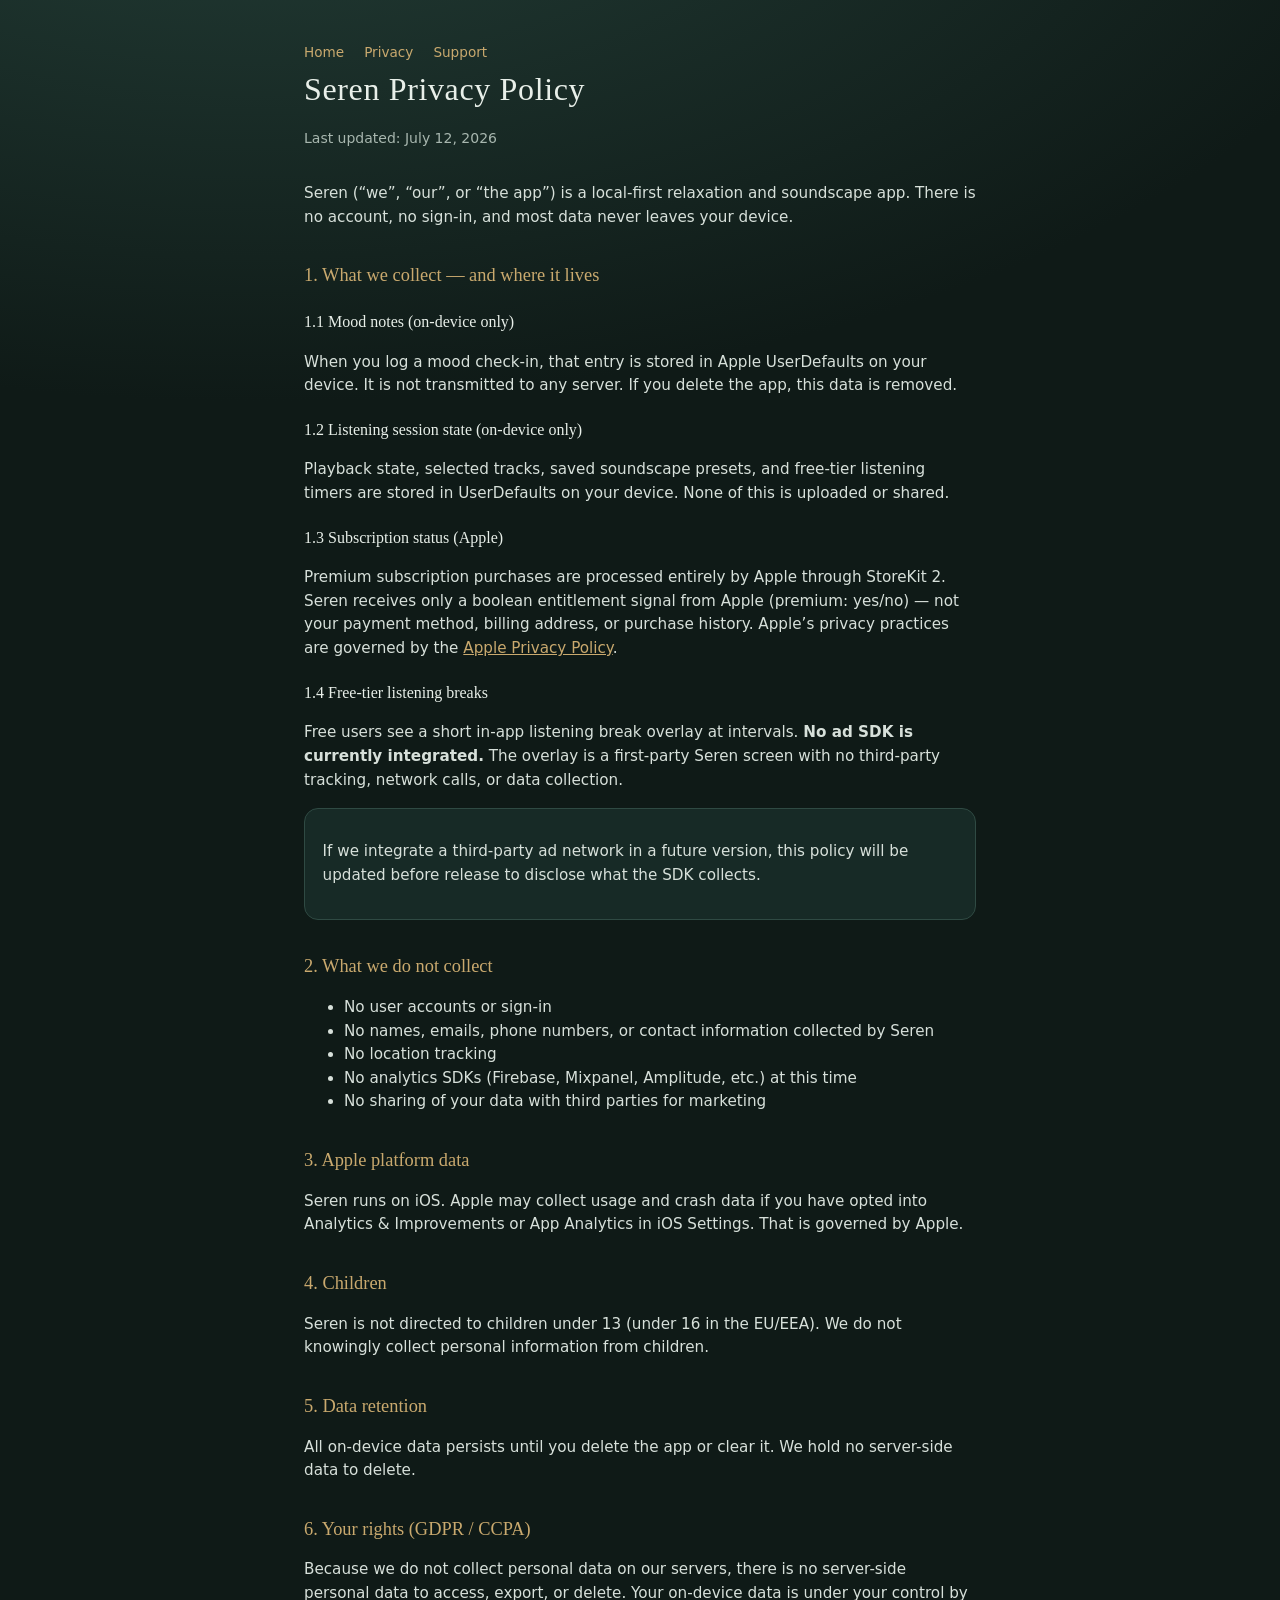
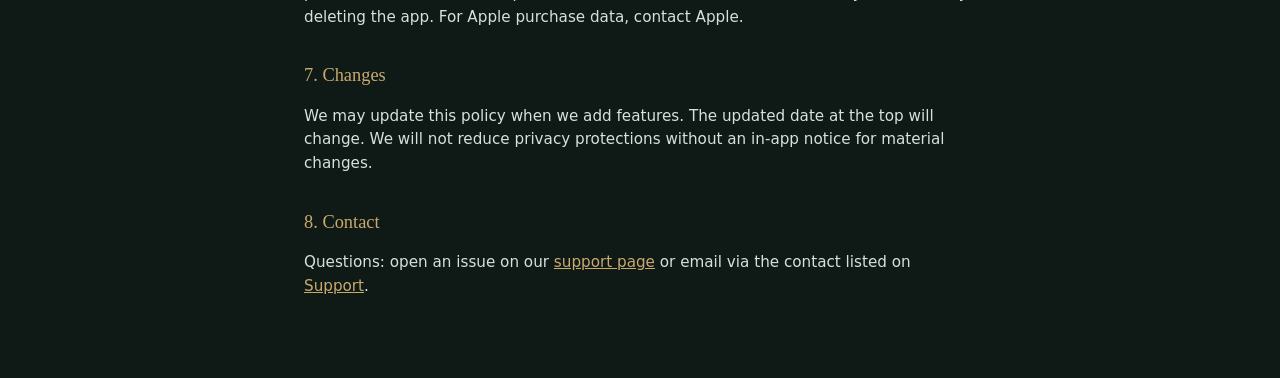
==== index.html @ 771752cb "Publish Seren privacy and support pages for App Store. Co-authored-by: Cursor <cursoragent@cursor.co" ====
<!DOCTYPE html>
<html lang="en">
<head>
  <meta charset="utf-8" />
  <meta name="viewport" content="width=device-width, initial-scale=1" />
  <title>Seren</title>
  <meta http-equiv="refresh" content="0; url=./privacy.html" />
  <style>body{font-family:system-ui;background:#0f1a17;color:#e8efe9;padding:2rem}a{color:#C9A96E}</style>
</head>
<body>
  <p>Seren legal site — <a href="./privacy.html">Privacy Policy</a> · <a href="./support.html">Support</a></p>
</body>
</html>
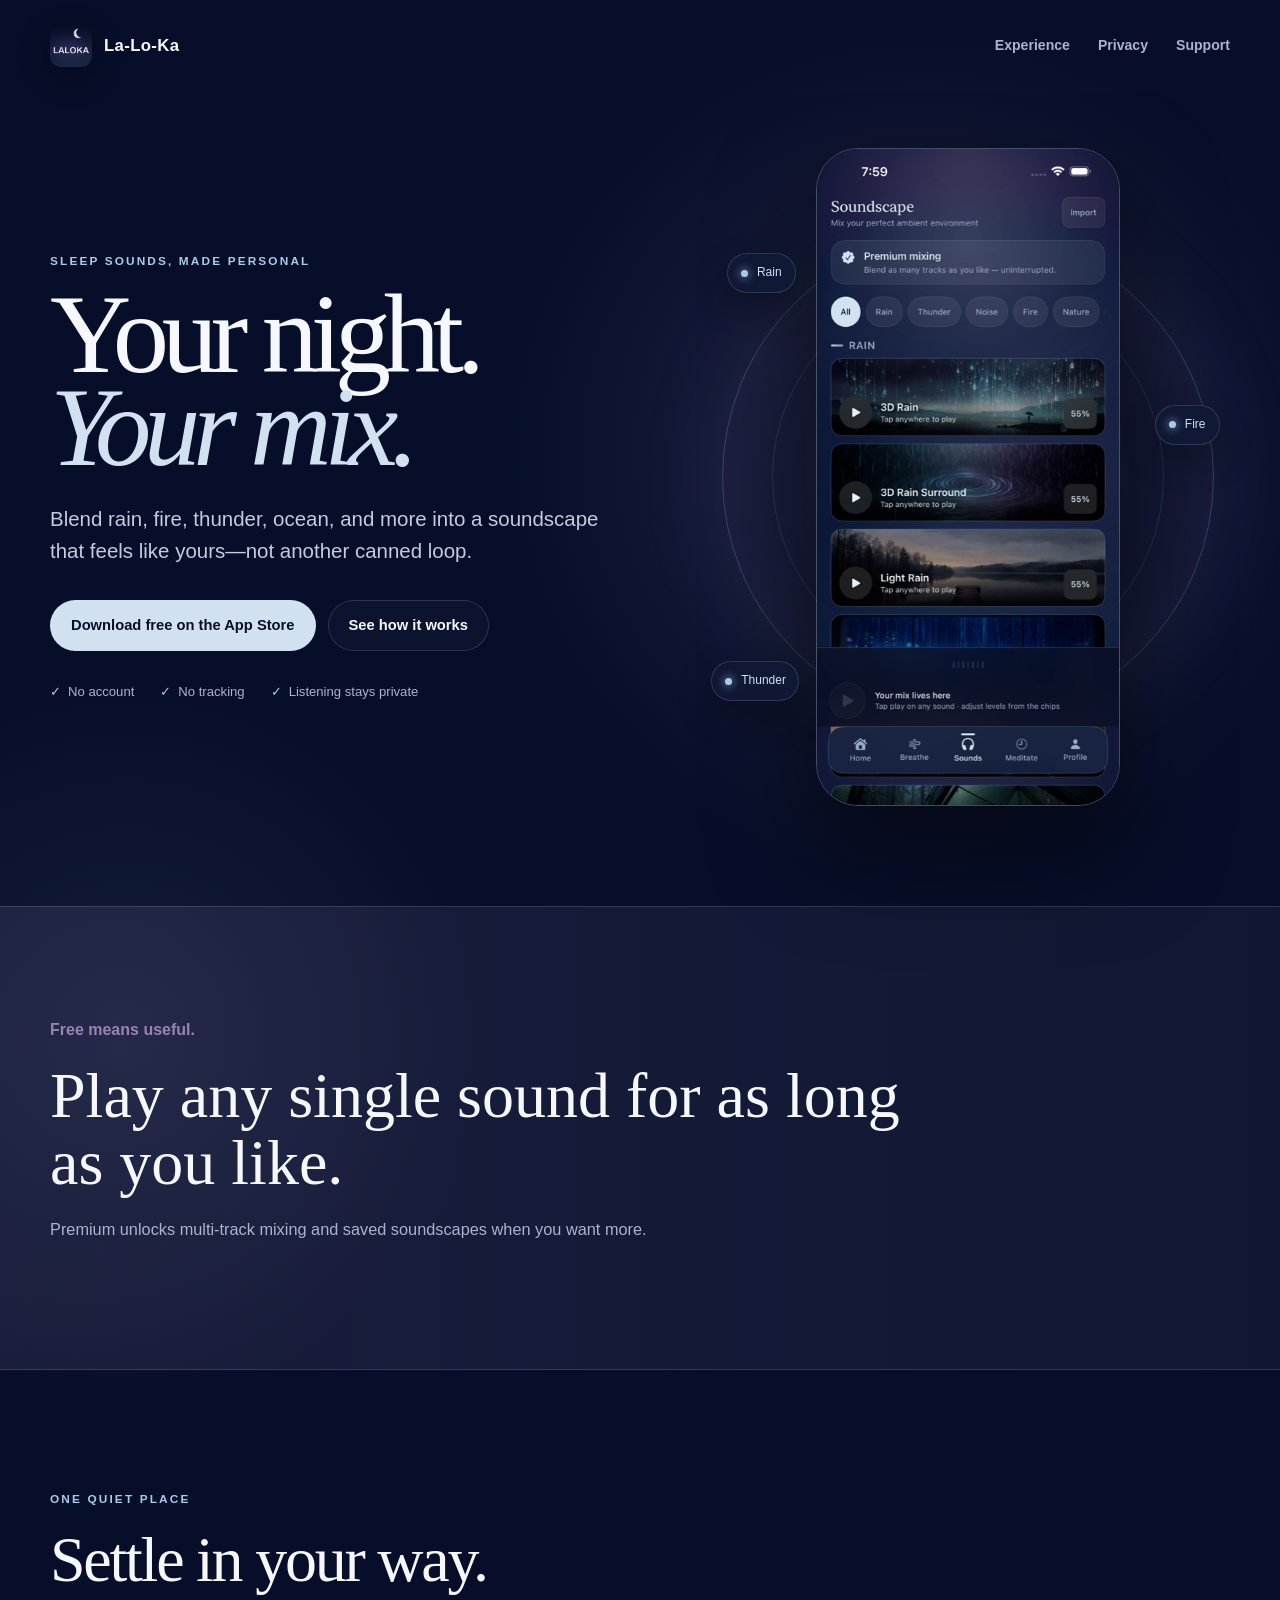
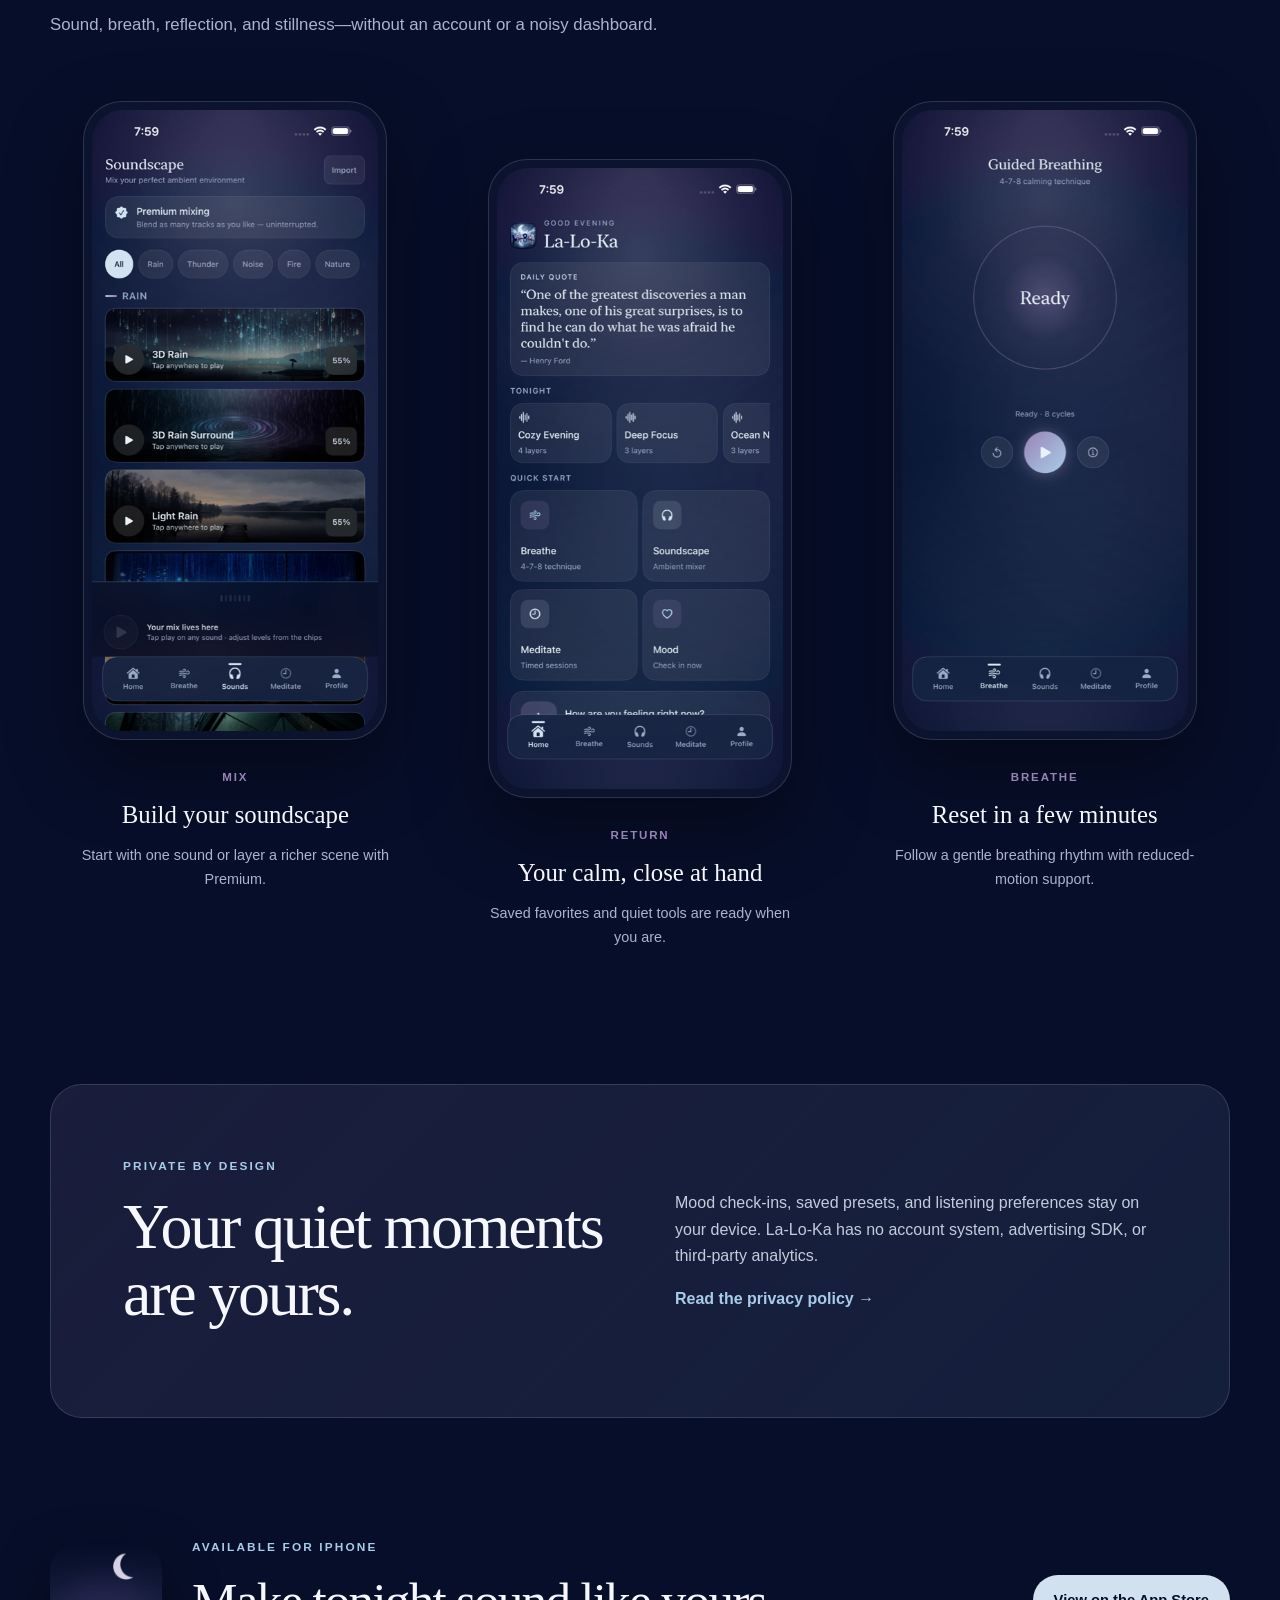
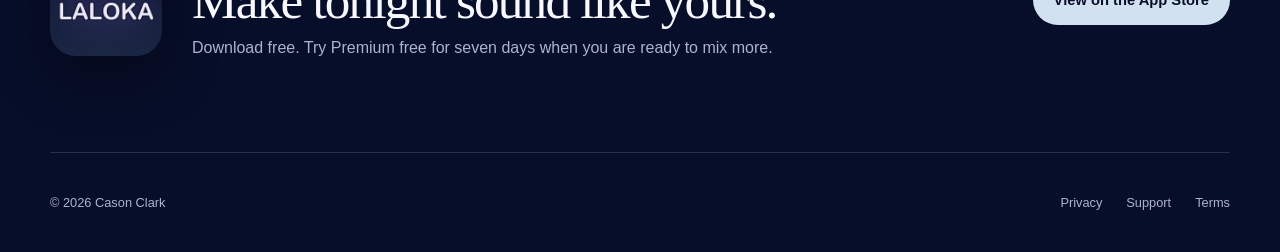
==== commit abb0b9b4: "Build La-Lo-Ka marketing site" ====
--- a/index.html
+++ b/index.html
@@ -1,13 +1,118 @@
-<!DOCTYPE html>
+<!doctype html>
 <html lang="en">
 <head>
-  <meta charset="utf-8" />
-  <meta name="viewport" content="width=device-width, initial-scale=1" />
-  <title>Seren</title>
-  <meta http-equiv="refresh" content="0; url=./privacy.html" />
-  <style>body{font-family:system-ui;background:#0f1a17;color:#e8efe9;padding:2rem}a{color:#C9A96E}</style>
+  <meta charset="utf-8">
+  <meta name="viewport" content="width=device-width, initial-scale=1">
+  <title>La-Lo-Ka — Sleep Sounds Made Personal</title>
+  <meta name="description" content="Build a calming soundscape with rain, fire, thunder, ocean, and more. La-Lo-Ka is private, offline-first, and requires no account.">
+  <meta name="theme-color" content="#070e29">
+  <meta property="og:title" content="La-Lo-Ka — Your night. Your mix.">
+  <meta property="og:description" content="Personal soundscapes for sleep, focus, breathing, and calm.">
+  <meta property="og:type" content="website">
+  <link rel="icon" href="./assets/app-icon.png">
+  <link rel="stylesheet" href="./styles.css">
 </head>
 <body>
-  <p>Seren legal site — <a href="./privacy.html">Privacy Policy</a> · <a href="./support.html">Support</a></p>
+  <header class="site-header">
+    <a class="brand" href="./" aria-label="La-Lo-Ka home">
+      <img src="./assets/app-icon.png" alt="" width="42" height="42">
+      <span>La-Lo-Ka</span>
+    </a>
+    <nav aria-label="Main navigation">
+      <a href="#experience">Experience</a>
+      <a href="./privacy.html">Privacy</a>
+      <a href="./support.html">Support</a>
+    </nav>
+  </header>
+
+  <main>
+    <section class="hero">
+      <div class="hero-copy">
+        <p class="eyebrow">Sleep sounds, made personal</p>
+        <h1>Your night.<br><em>Your mix.</em></h1>
+        <p class="lede">Blend rain, fire, thunder, ocean, and more into a soundscape that feels like yours—not another canned loop.</p>
+        <div class="hero-actions">
+          <a class="button primary" href="https://apps.apple.com/us/app/id6794245637">Download free on the App Store</a>
+          <a class="button secondary" href="#experience">See how it works</a>
+        </div>
+        <ul class="trust-list" aria-label="Privacy highlights">
+          <li>No account</li>
+          <li>No tracking</li>
+          <li>Listening stays private</li>
+        </ul>
+      </div>
+
+      <div class="hero-visual" aria-label="La-Lo-Ka app preview">
+        <div class="moon-orbit" aria-hidden="true"></div>
+        <img class="hero-phone" src="./assets/sounds.png" alt="La-Lo-Ka soundscape mixer showing rain sounds">
+        <div class="mix-note note-rain"><span></span>Rain</div>
+        <div class="mix-note note-fire"><span></span>Fire</div>
+        <div class="mix-note note-thunder"><span></span>Thunder</div>
+      </div>
+    </section>
+
+    <section class="promise" aria-label="Free listening promise">
+      <p>Free means useful.</p>
+      <h2>Play any single sound for as long as you like.</h2>
+      <p>Premium unlocks multi-track mixing and saved soundscapes when you want more.</p>
+    </section>
+
+    <section class="experience" id="experience">
+      <div class="section-heading">
+        <p class="eyebrow">One quiet place</p>
+        <h2>Settle in your way.</h2>
+        <p>Sound, breath, reflection, and stillness—without an account or a noisy dashboard.</p>
+      </div>
+
+      <div class="phone-gallery">
+        <article class="phone-card">
+          <div class="phone-frame"><img src="./assets/sounds.png" alt="Soundscape mixer with rain sounds and simple controls"></div>
+          <p class="card-kicker">Mix</p>
+          <h3>Build your soundscape</h3>
+          <p>Start with one sound or layer a richer scene with Premium.</p>
+        </article>
+        <article class="phone-card featured">
+          <div class="phone-frame"><img src="./assets/home.png" alt="La-Lo-Ka home screen with meditation timer and saved sounds"></div>
+          <p class="card-kicker">Return</p>
+          <h3>Your calm, close at hand</h3>
+          <p>Saved favorites and quiet tools are ready when you are.</p>
+        </article>
+        <article class="phone-card">
+          <div class="phone-frame"><img src="./assets/breathe.png" alt="Guided breathing screen in La-Lo-Ka"></div>
+          <p class="card-kicker">Breathe</p>
+          <h3>Reset in a few minutes</h3>
+          <p>Follow a gentle breathing rhythm with reduced-motion support.</p>
+        </article>
+      </div>
+    </section>
+
+    <section class="privacy-callout">
+      <div>
+        <p class="eyebrow">Private by design</p>
+        <h2>Your quiet moments are yours.</h2>
+      </div>
+      <div class="privacy-copy">
+        <p>Mood check-ins, saved presets, and listening preferences stay on your device. La-Lo-Ka has no account system, advertising SDK, or third-party analytics.</p>
+        <a href="./privacy.html">Read the privacy policy <span aria-hidden="true">→</span></a>
+      </div>
+    </section>
+
+    <section class="final-cta">
+      <img src="./assets/app-icon.png" alt="La-Lo-Ka app icon" width="112" height="112">
+      <div>
+        <p class="eyebrow">Available for iPhone</p>
+        <h2>Make tonight sound like yours.</h2>
+        <p>Download free. Try Premium free for seven days when you are ready to mix more.</p>
+      </div>
+      <a class="button primary" href="https://apps.apple.com/us/app/id6794245637">View on the App Store</a>
+    </section>
+  </main>
+
+  <footer>
+    <span>© 2026 Cason Clark</span>
+    <a href="./privacy.html">Privacy</a>
+    <a href="./support.html">Support</a>
+    <a href="https://www.apple.com/legal/internet-services/itunes/dev/stdeula/">Terms</a>
+  </footer>
 </body>
 </html>
--- a/styles.css
+++ b/styles.css
@@ -0,0 +1,343 @@
+:root {
+  color-scheme: dark;
+  --deep: #070e29;
+  --navy: #101936;
+  --surface: #1a2744;
+  --surface-soft: #202e4d;
+  --lavender: #9783b6;
+  --moonlight: #a7cce9;
+  --silver: #d2e1f0;
+  --white: #f7f8ff;
+  --muted: #a9b5cc;
+  --line: rgba(210, 225, 240, 0.16);
+  --max: 1180px;
+  --display: "Iowan Old Style", "Baskerville", "Times New Roman", serif;
+  --body: -apple-system, BlinkMacSystemFont, "Segoe UI", sans-serif;
+}
+
+* { box-sizing: border-box; }
+
+html { scroll-behavior: smooth; }
+
+body {
+  margin: 0;
+  background:
+    radial-gradient(circle at 72% 13%, rgba(151, 131, 182, 0.18), transparent 27rem),
+    radial-gradient(circle at 10% 30%, rgba(167, 204, 233, 0.08), transparent 23rem),
+    var(--deep);
+  color: var(--white);
+  font-family: var(--body);
+  line-height: 1.65;
+  -webkit-font-smoothing: antialiased;
+}
+
+img { display: block; max-width: 100%; }
+
+a { color: var(--moonlight); }
+
+a:focus-visible,
+button:focus-visible {
+  outline: 3px solid var(--moonlight);
+  outline-offset: 4px;
+  border-radius: 5px;
+}
+
+.site-header,
+footer {
+  width: min(calc(100% - 40px), var(--max));
+  margin: 0 auto;
+  display: flex;
+  align-items: center;
+  justify-content: space-between;
+}
+
+.site-header { min-height: 92px; }
+.site-header.compact { min-height: 82px; }
+
+.brand {
+  display: inline-flex;
+  align-items: center;
+  gap: 12px;
+  color: var(--white);
+  font-size: 1.05rem;
+  font-weight: 700;
+  letter-spacing: 0.02em;
+  text-decoration: none;
+}
+
+.brand img { border-radius: 11px; box-shadow: 0 10px 30px rgba(0,0,0,0.3); }
+
+nav { display: flex; align-items: center; gap: 28px; }
+
+nav a {
+  color: var(--muted);
+  font-size: 0.88rem;
+  font-weight: 600;
+  text-decoration: none;
+}
+
+nav a:hover,
+nav a[aria-current="page"] { color: var(--white); }
+
+main { overflow: hidden; }
+
+.hero {
+  width: min(calc(100% - 40px), var(--max));
+  min-height: 720px;
+  margin: 0 auto;
+  display: grid;
+  grid-template-columns: 1.05fr 0.95fr;
+  align-items: center;
+  gap: 6vw;
+  padding: 56px 0 100px;
+}
+
+.eyebrow {
+  margin: 0 0 16px;
+  color: var(--moonlight);
+  font-size: 0.74rem;
+  font-weight: 800;
+  letter-spacing: 0.18em;
+  text-transform: uppercase;
+}
+
+h1, h2, h3, p { margin-top: 0; }
+
+.hero h1 {
+  margin-bottom: 28px;
+  font-family: var(--display);
+  font-size: clamp(4.25rem, 8.8vw, 7.7rem);
+  font-weight: 400;
+  letter-spacing: -0.065em;
+  line-height: 0.83;
+}
+
+.hero h1 em { color: var(--silver); font-weight: 400; }
+
+.lede {
+  max-width: 36rem;
+  margin-bottom: 32px;
+  color: #c4ccdc;
+  font-size: clamp(1.05rem, 2vw, 1.28rem);
+  line-height: 1.6;
+}
+
+.hero-actions { display: flex; flex-wrap: wrap; gap: 12px; }
+
+.button {
+  display: inline-flex;
+  min-height: 50px;
+  align-items: center;
+  justify-content: center;
+  padding: 12px 20px;
+  border: 1px solid transparent;
+  border-radius: 999px;
+  font-size: 0.92rem;
+  font-weight: 750;
+  text-decoration: none;
+  transition: transform 180ms ease, background 180ms ease;
+}
+
+.button:hover { transform: translateY(-2px); }
+.button.primary { background: var(--silver); color: var(--deep); }
+.button.secondary { border-color: var(--line); background: rgba(255,255,255,0.025); color: var(--white); }
+
+.trust-list {
+  display: flex;
+  flex-wrap: wrap;
+  gap: 12px 26px;
+  margin: 30px 0 0;
+  padding: 0;
+  color: var(--muted);
+  font-size: 0.82rem;
+  list-style: none;
+}
+
+.trust-list li::before { content: "✓"; margin-right: 7px; color: var(--moonlight); }
+
+.hero-visual {
+  position: relative;
+  min-height: 600px;
+  display: grid;
+  place-items: center;
+}
+
+.hero-phone {
+  position: relative;
+  z-index: 2;
+  width: min(58%, 330px);
+  border: 1px solid rgba(210,225,240,0.28);
+  border-radius: 42px;
+  box-shadow: 0 45px 100px rgba(0,0,0,0.55);
+}
+
+.moon-orbit {
+  position: absolute;
+  width: min(94%, 570px);
+  aspect-ratio: 1;
+  border: 1px solid rgba(167,204,233,0.25);
+  border-radius: 50%;
+  box-shadow: inset 0 0 90px rgba(151,131,182,0.12), 0 0 100px rgba(167,204,233,0.08);
+  animation: breathe 7s ease-in-out infinite;
+}
+
+.moon-orbit::before,
+.moon-orbit::after {
+  position: absolute;
+  content: "";
+  border: 1px solid rgba(167,204,233,0.13);
+  border-radius: inherit;
+  inset: 10%;
+}
+
+.moon-orbit::after { inset: 23%; }
+
+.mix-note {
+  position: absolute;
+  z-index: 3;
+  display: flex;
+  align-items: center;
+  gap: 9px;
+  padding: 9px 13px;
+  border: 1px solid var(--line);
+  border-radius: 999px;
+  background: rgba(16,25,54,0.9);
+  box-shadow: 0 15px 35px rgba(0,0,0,0.3);
+  color: var(--silver);
+  font-size: 0.75rem;
+  backdrop-filter: blur(16px);
+}
+
+.mix-note span { width: 7px; height: 7px; border-radius: 50%; background: var(--moonlight); box-shadow: 0 0 10px var(--moonlight); }
+.note-rain { top: 16%; left: 4%; }
+.note-fire { right: 2%; top: 39%; }
+.note-thunder { bottom: 16%; left: 1%; }
+
+@keyframes breathe { 50% { transform: scale(1.035); opacity: 0.76; } }
+
+.promise {
+  padding: 110px max(20px, calc((100vw - var(--max)) / 2));
+  border-block: 1px solid var(--line);
+  background: linear-gradient(90deg, rgba(151,131,182,0.13), rgba(167,204,233,0.05));
+}
+
+.promise > * { max-width: 900px; }
+.promise > p:first-child { margin-bottom: 18px; color: var(--lavender); font-weight: 750; }
+.promise h2 { margin-bottom: 20px; font-family: var(--display); font-size: clamp(2.4rem, 5vw, 4.8rem); font-weight: 400; line-height: 1.05; }
+.promise > p:last-child { color: var(--muted); font-size: 1.02rem; }
+
+.experience { width: min(calc(100% - 40px), var(--max)); margin: 0 auto; padding: 120px 0; }
+.section-heading { max-width: 650px; margin-bottom: 62px; }
+.section-heading h2,
+.privacy-callout h2,
+.final-cta h2,
+.document-heading h1 { margin-bottom: 18px; font-family: var(--display); font-size: clamp(2.6rem, 5vw, 4.8rem); font-weight: 400; line-height: 1.05; letter-spacing: -0.035em; }
+.section-heading > p:last-child,
+.document-heading > p:last-child { color: var(--muted); font-size: 1.05rem; }
+
+.phone-gallery { display: grid; grid-template-columns: repeat(3, 1fr); gap: 34px; align-items: start; }
+.phone-card { text-align: center; }
+.phone-card.featured { padding-top: 58px; }
+.phone-frame { width: min(82%, 310px); margin: 0 auto 28px; padding: 8px; border: 1px solid var(--line); border-radius: 39px; background: rgba(255,255,255,0.025); box-shadow: 0 30px 75px rgba(0,0,0,0.38); }
+.phone-frame img { border-radius: 31px; }
+.card-kicker { margin-bottom: 8px; color: var(--lavender); font-size: 0.72rem; font-weight: 800; letter-spacing: 0.16em; text-transform: uppercase; }
+.phone-card h3 { margin-bottom: 8px; font-family: var(--display); font-size: 1.55rem; font-weight: 400; }
+.phone-card > p:last-child { max-width: 20rem; margin-inline: auto; color: var(--muted); font-size: 0.9rem; }
+
+.privacy-callout {
+  width: min(calc(100% - 40px), var(--max));
+  margin: 0 auto 120px;
+  padding: 72px;
+  display: grid;
+  grid-template-columns: 1fr 1fr;
+  gap: 70px;
+  align-items: center;
+  border: 1px solid var(--line);
+  border-radius: 32px;
+  background: linear-gradient(135deg, rgba(151,131,182,0.13), rgba(26,39,68,0.7));
+}
+
+.privacy-copy p { color: #c4ccdc; }
+.privacy-copy a,
+.text-link { font-weight: 750; text-decoration: none; }
+
+.final-cta {
+  width: min(calc(100% - 40px), var(--max));
+  margin: 0 auto 90px;
+  display: grid;
+  grid-template-columns: auto 1fr auto;
+  gap: 30px;
+  align-items: center;
+}
+.final-cta img { border-radius: 26px; box-shadow: 0 20px 55px rgba(0,0,0,0.4); }
+.final-cta h2 { margin-bottom: 8px; font-size: clamp(2rem, 4vw, 3.5rem); }
+.final-cta p:not(.eyebrow) { margin-bottom: 0; color: var(--muted); }
+
+footer { min-height: 100px; justify-content: flex-start; gap: 24px; border-top: 1px solid var(--line); color: var(--muted); font-size: 0.8rem; }
+footer span { margin-right: auto; }
+footer a { color: var(--muted); text-decoration: none; }
+footer a:hover { color: var(--white); }
+
+.document-page { width: min(calc(100% - 40px), 900px); margin: 0 auto; padding: 74px 0 110px; overflow: visible; }
+.document-heading { max-width: 760px; margin-bottom: 54px; }
+.document-heading h1 { font-size: clamp(3.2rem, 7vw, 6rem); }
+.meta { color: var(--lavender) !important; font-size: 0.86rem !important; }
+.support-grid { display: grid; grid-template-columns: 1fr 1fr; gap: 18px; }
+.support-card { min-height: 210px; padding: 28px; border: 1px solid var(--line); border-radius: 20px; background: rgba(26,39,68,0.58); }
+.support-card h2 { margin-bottom: 10px; font-family: var(--display); font-size: 1.55rem; font-weight: 400; }
+.support-card p { color: #c4ccdc; font-size: 0.92rem; }
+.legal-links { display: flex; flex-wrap: wrap; gap: 14px 28px; margin-top: 42px; padding-top: 28px; border-top: 1px solid var(--line); }
+.legal-links a { font-size: 0.86rem; }
+
+.legal-document section { padding: 28px 0; border-top: 1px solid var(--line); }
+.legal-document h2 { margin-bottom: 14px; font-family: var(--display); font-size: 1.9rem; font-weight: 400; }
+.legal-document h3 { margin: 24px 0 8px; font-size: 1rem; }
+.legal-document p,
+.legal-document li { color: #c4ccdc; }
+.privacy-summary { display: grid; grid-template-columns: repeat(3, 1fr); gap: 12px; margin-bottom: 48px; }
+.privacy-summary div { padding: 20px; border: 1px solid var(--line); border-radius: 16px; background: rgba(26,39,68,0.58); }
+.privacy-summary strong,
+.privacy-summary span { display: block; }
+.privacy-summary strong { margin-bottom: 5px; color: var(--silver); }
+.privacy-summary span { color: var(--muted); font-size: 0.78rem; }
+
+@media (max-width: 820px) {
+  .hero { grid-template-columns: 1fr; padding-top: 76px; }
+  .hero-copy { max-width: 630px; }
+  .hero-visual { min-height: 590px; }
+  .privacy-callout { grid-template-columns: 1fr; gap: 22px; padding: 44px; }
+  .final-cta { grid-template-columns: auto 1fr; }
+  .final-cta .button { grid-column: 1 / -1; justify-self: start; }
+}
+
+@media (max-width: 660px) {
+  .site-header { min-height: 76px; }
+  .brand span { display: none; }
+  nav { gap: 18px; }
+  nav a { font-size: 0.8rem; }
+  .hero { min-height: auto; padding: 58px 0 70px; }
+  .hero h1 { font-size: clamp(3.9rem, 20vw, 5.5rem); }
+  .hero-visual { min-height: 510px; }
+  .hero-phone { width: min(61%, 290px); border-radius: 34px; }
+  .note-rain { left: -2%; }
+  .note-fire { right: -2%; }
+  .promise { padding-block: 78px; }
+  .experience { padding-block: 85px; }
+  .phone-gallery { grid-template-columns: 1fr; gap: 70px; }
+  .phone-card.featured { padding-top: 0; }
+  .phone-frame { width: min(72%, 310px); }
+  .privacy-callout { margin-bottom: 90px; padding: 34px 26px; border-radius: 24px; }
+  .final-cta { grid-template-columns: 1fr; text-align: left; }
+  .final-cta img { width: 82px; }
+  footer { flex-wrap: wrap; padding-block: 26px; gap: 12px 20px; }
+  footer span { flex-basis: 100%; }
+  .document-page { padding-top: 56px; }
+  .support-grid,
+  .privacy-summary { grid-template-columns: 1fr; }
+  .support-card { min-height: auto; }
+}
+
+@media (prefers-reduced-motion: reduce) {
+  html { scroll-behavior: auto; }
+  *, *::before, *::after { animation-duration: 0.01ms !important; animation-iteration-count: 1 !important; transition-duration: 0.01ms !important; }
+}
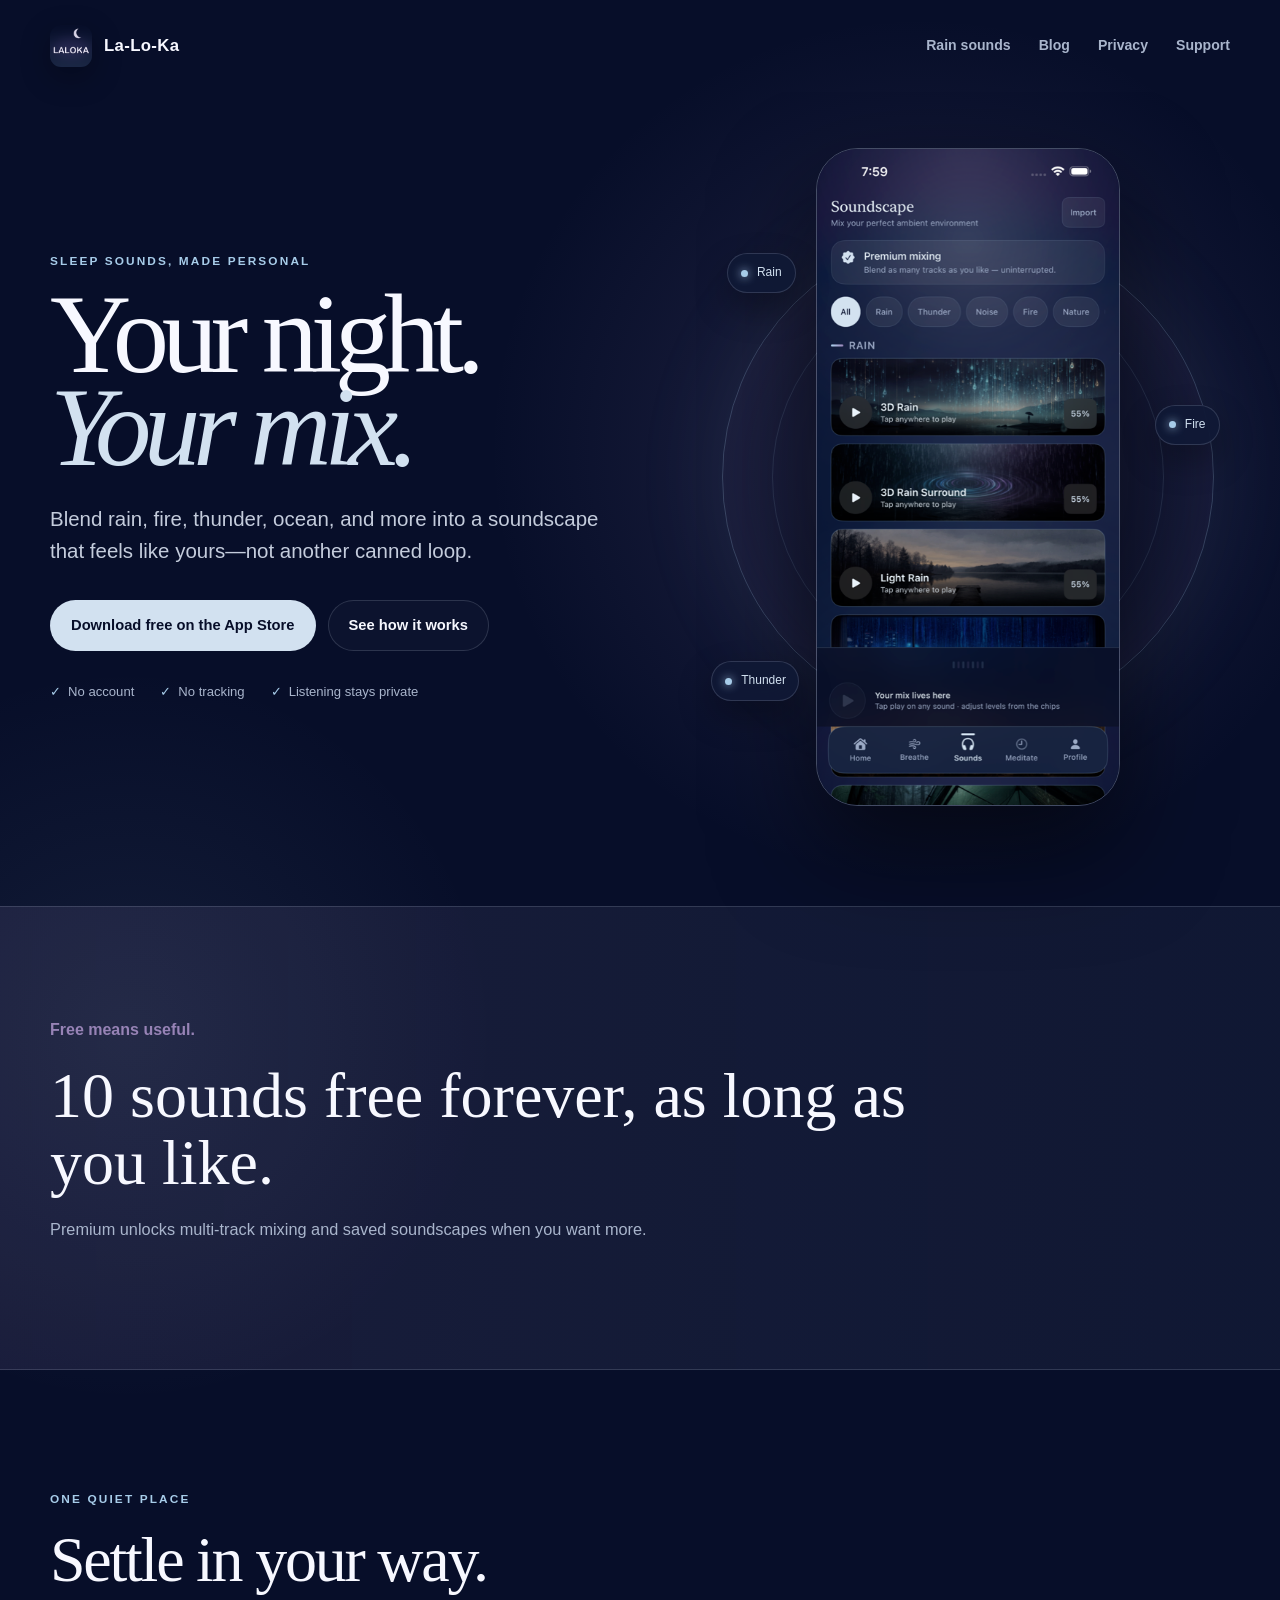
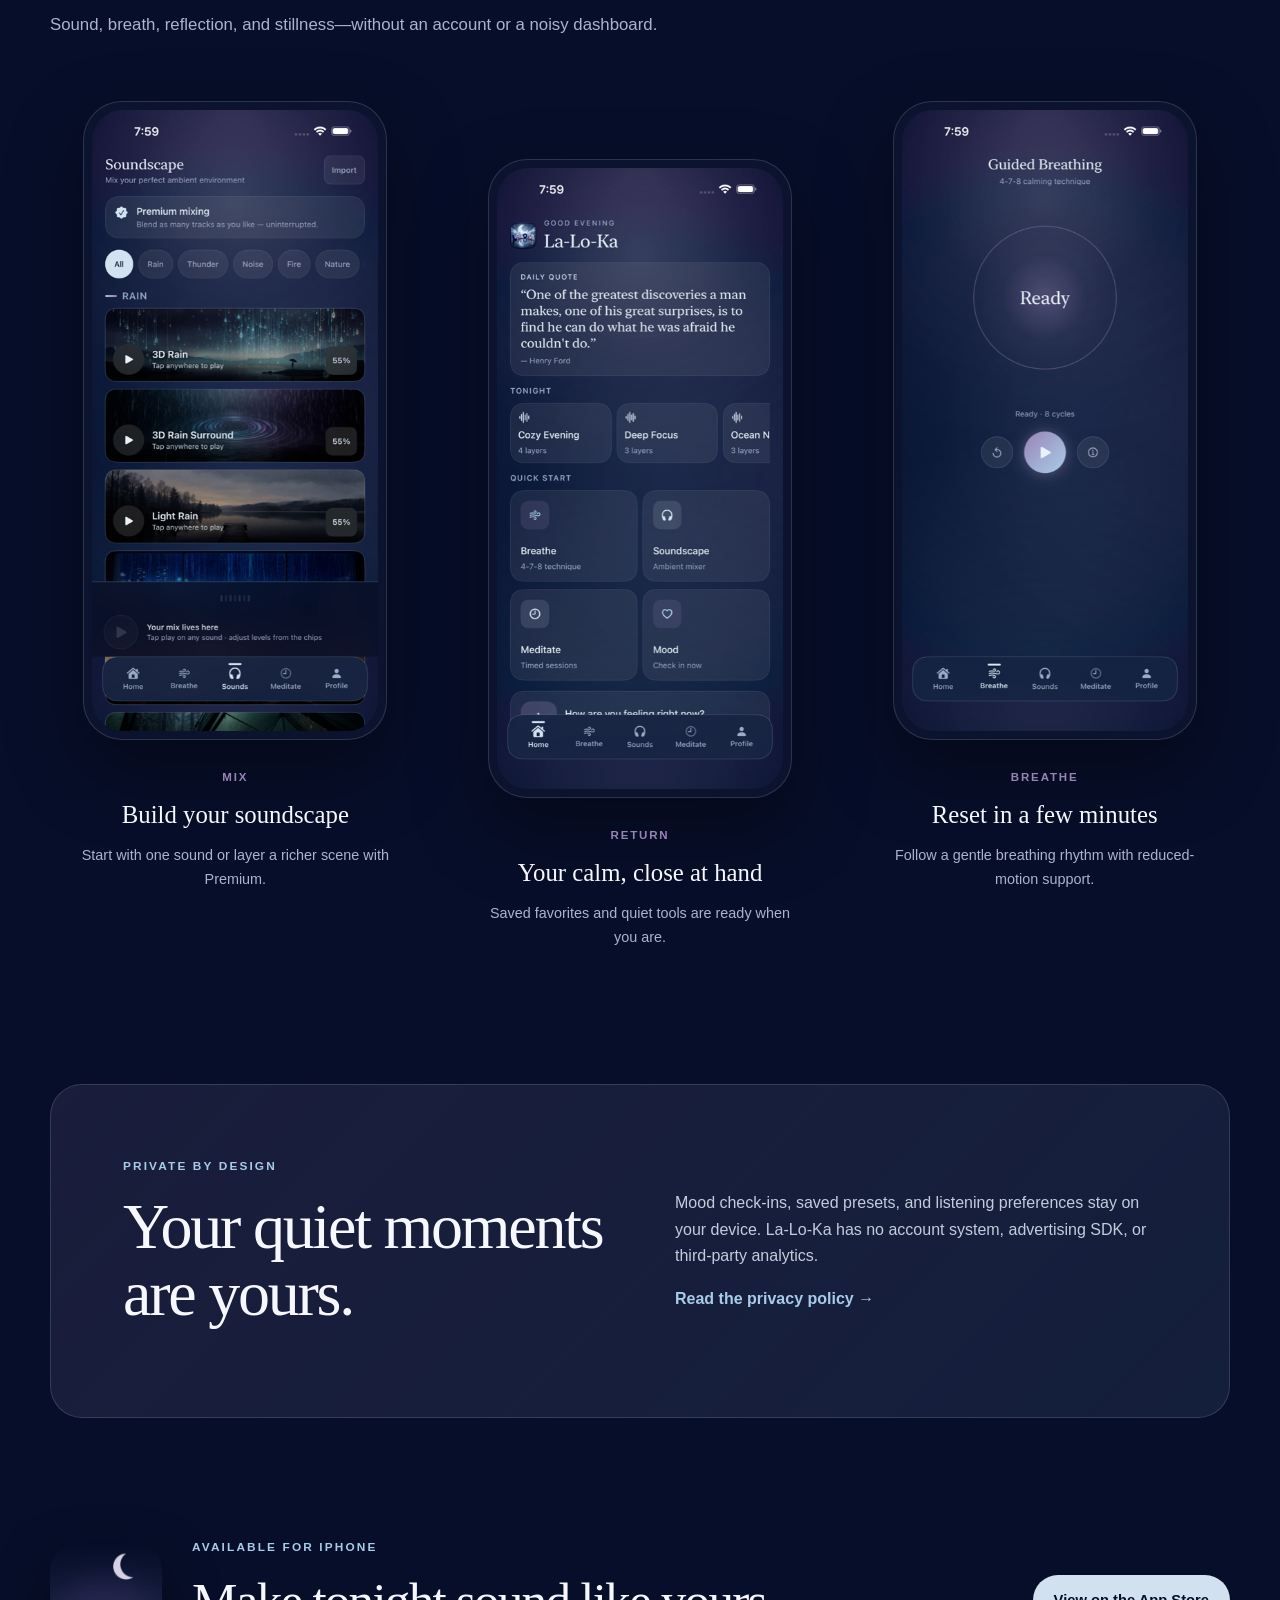
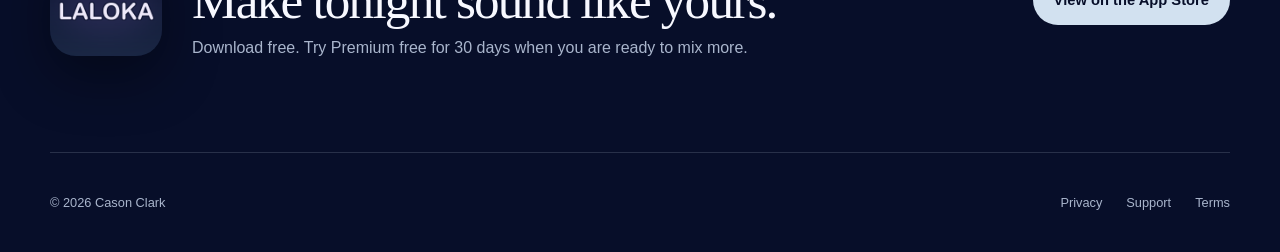
==== commit 432864a5: "Site refresh: fix trial/free-tier copy, add rain-sounds landing, blog, mix fallback, sitemap - Home:" ====
--- a/index.html
+++ b/index.html
@@ -6,6 +6,8 @@
   <title>La-Lo-Ka — Sleep Sounds Made Personal</title>
   <meta name="description" content="Build a calming soundscape with rain, fire, thunder, ocean, and more. La-Lo-Ka is private, offline-first, and requires no account.">
   <meta name="theme-color" content="#070e29">
+  <meta name="apple-itunes-app" content="app-id=6794245637">
+  <link rel="canonical" href="https://ai-ev1lc0rp.github.io/seren-legal/">
   <meta property="og:title" content="La-Lo-Ka — Your night. Your mix.">
   <meta property="og:description" content="Personal soundscapes for sleep, focus, breathing, and calm.">
   <meta property="og:type" content="website">
@@ -19,7 +21,8 @@
       <span>La-Lo-Ka</span>
     </a>
     <nav aria-label="Main navigation">
-      <a href="#experience">Experience</a>
+      <a href="./rain-sounds/">Rain sounds</a>
+      <a href="./blog/">Blog</a>
       <a href="./privacy.html">Privacy</a>
       <a href="./support.html">Support</a>
     </nav>
@@ -32,7 +35,7 @@
         <h1>Your night.<br><em>Your mix.</em></h1>
         <p class="lede">Blend rain, fire, thunder, ocean, and more into a soundscape that feels like yours—not another canned loop.</p>
         <div class="hero-actions">
-          <a class="button primary" href="https://apps.apple.com/us/app/id6794245637">Download free on the App Store</a>
+          <a class="button primary" href="https://apps.apple.com/app/apple-store/id6794245637?pt=129209463&amp;ct=web-home&amp;mt=8">Download free on the App Store</a>
           <a class="button secondary" href="#experience">See how it works</a>
         </div>
         <ul class="trust-list" aria-label="Privacy highlights">
@@ -53,7 +56,7 @@
 
     <section class="promise" aria-label="Free listening promise">
       <p>Free means useful.</p>
-      <h2>Play any single sound for as long as you like.</h2>
+      <h2>10 sounds free forever, as long as you like.</h2>
       <p>Premium unlocks multi-track mixing and saved soundscapes when you want more.</p>
     </section>
 
@@ -102,9 +105,9 @@
       <div>
         <p class="eyebrow">Available for iPhone</p>
         <h2>Make tonight sound like yours.</h2>
-        <p>Download free. Try Premium free for seven days when you are ready to mix more.</p>
+        <p>Download free. Try Premium free for 30 days when you are ready to mix more.</p>
       </div>
-      <a class="button primary" href="https://apps.apple.com/us/app/id6794245637">View on the App Store</a>
+      <a class="button primary" href="https://apps.apple.com/app/apple-store/id6794245637?pt=129209463&amp;ct=web-home&amp;mt=8">View on the App Store</a>
     </section>
   </main>
 
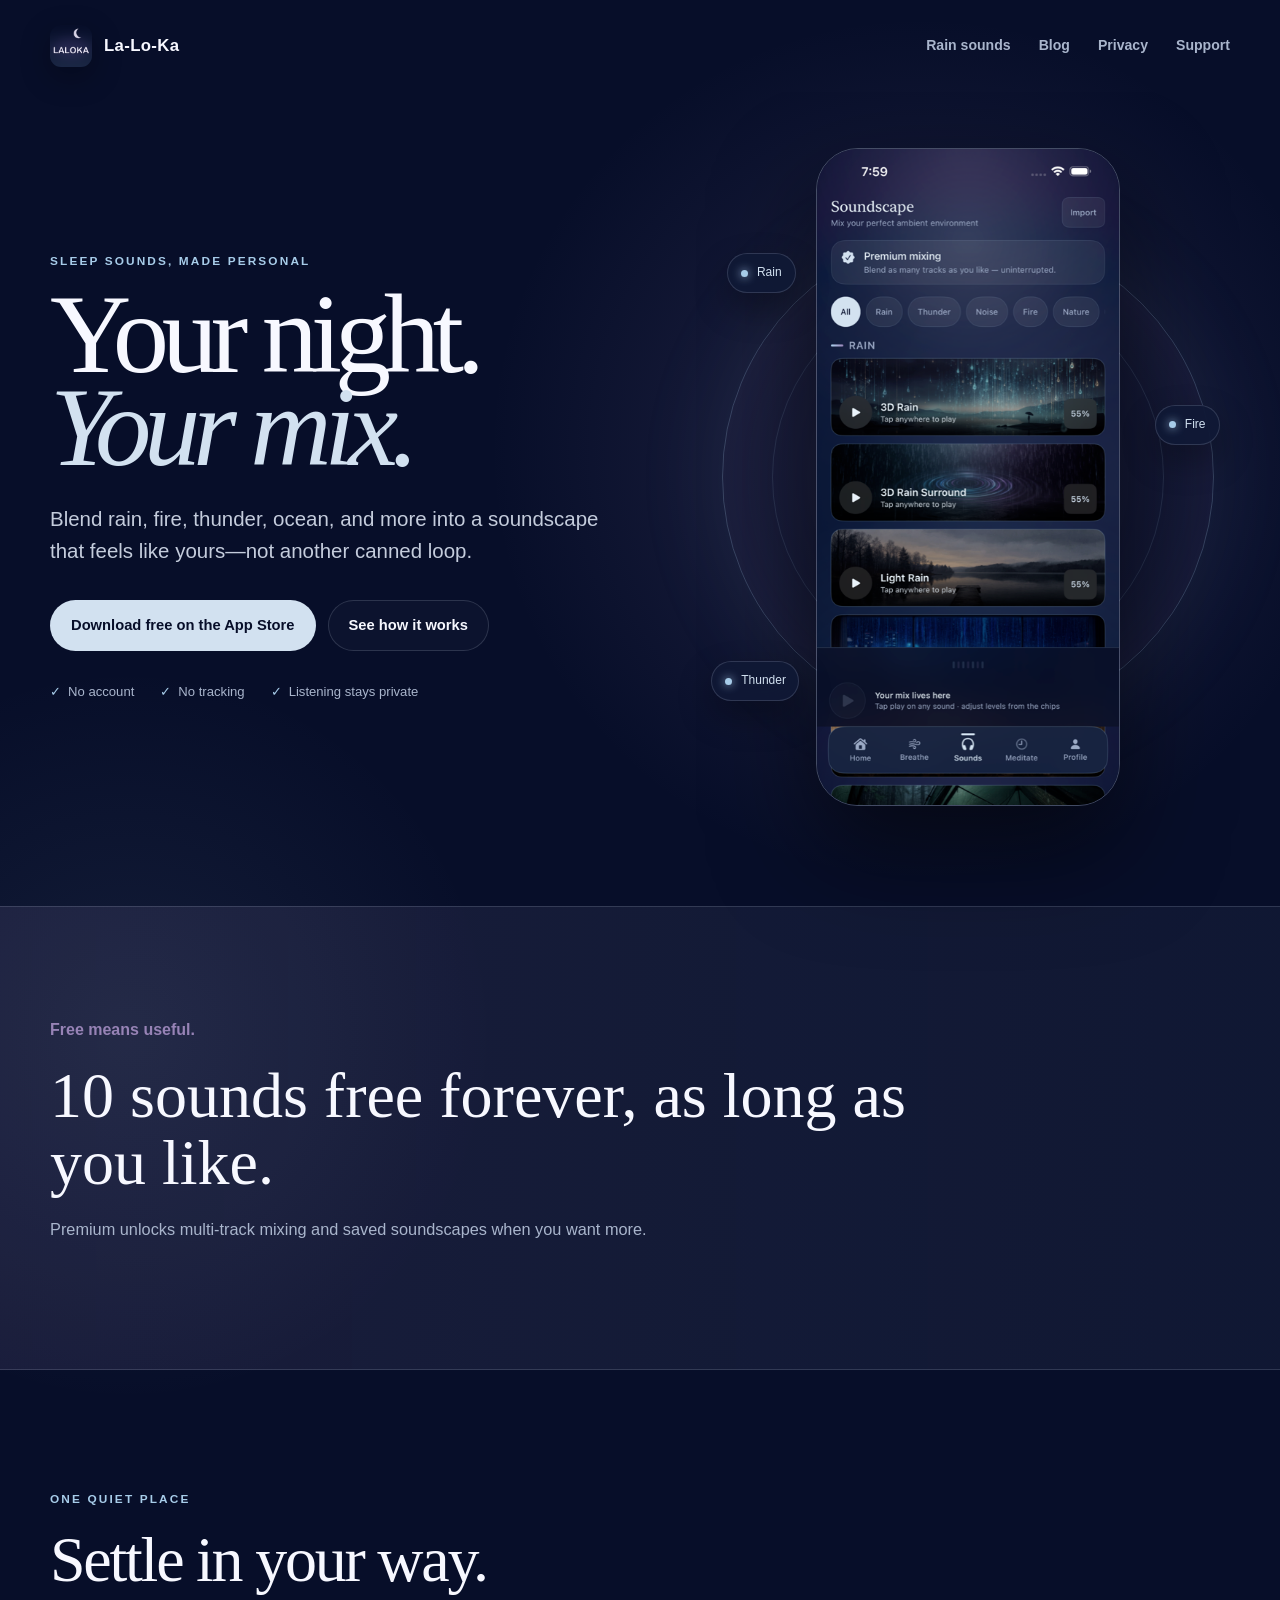
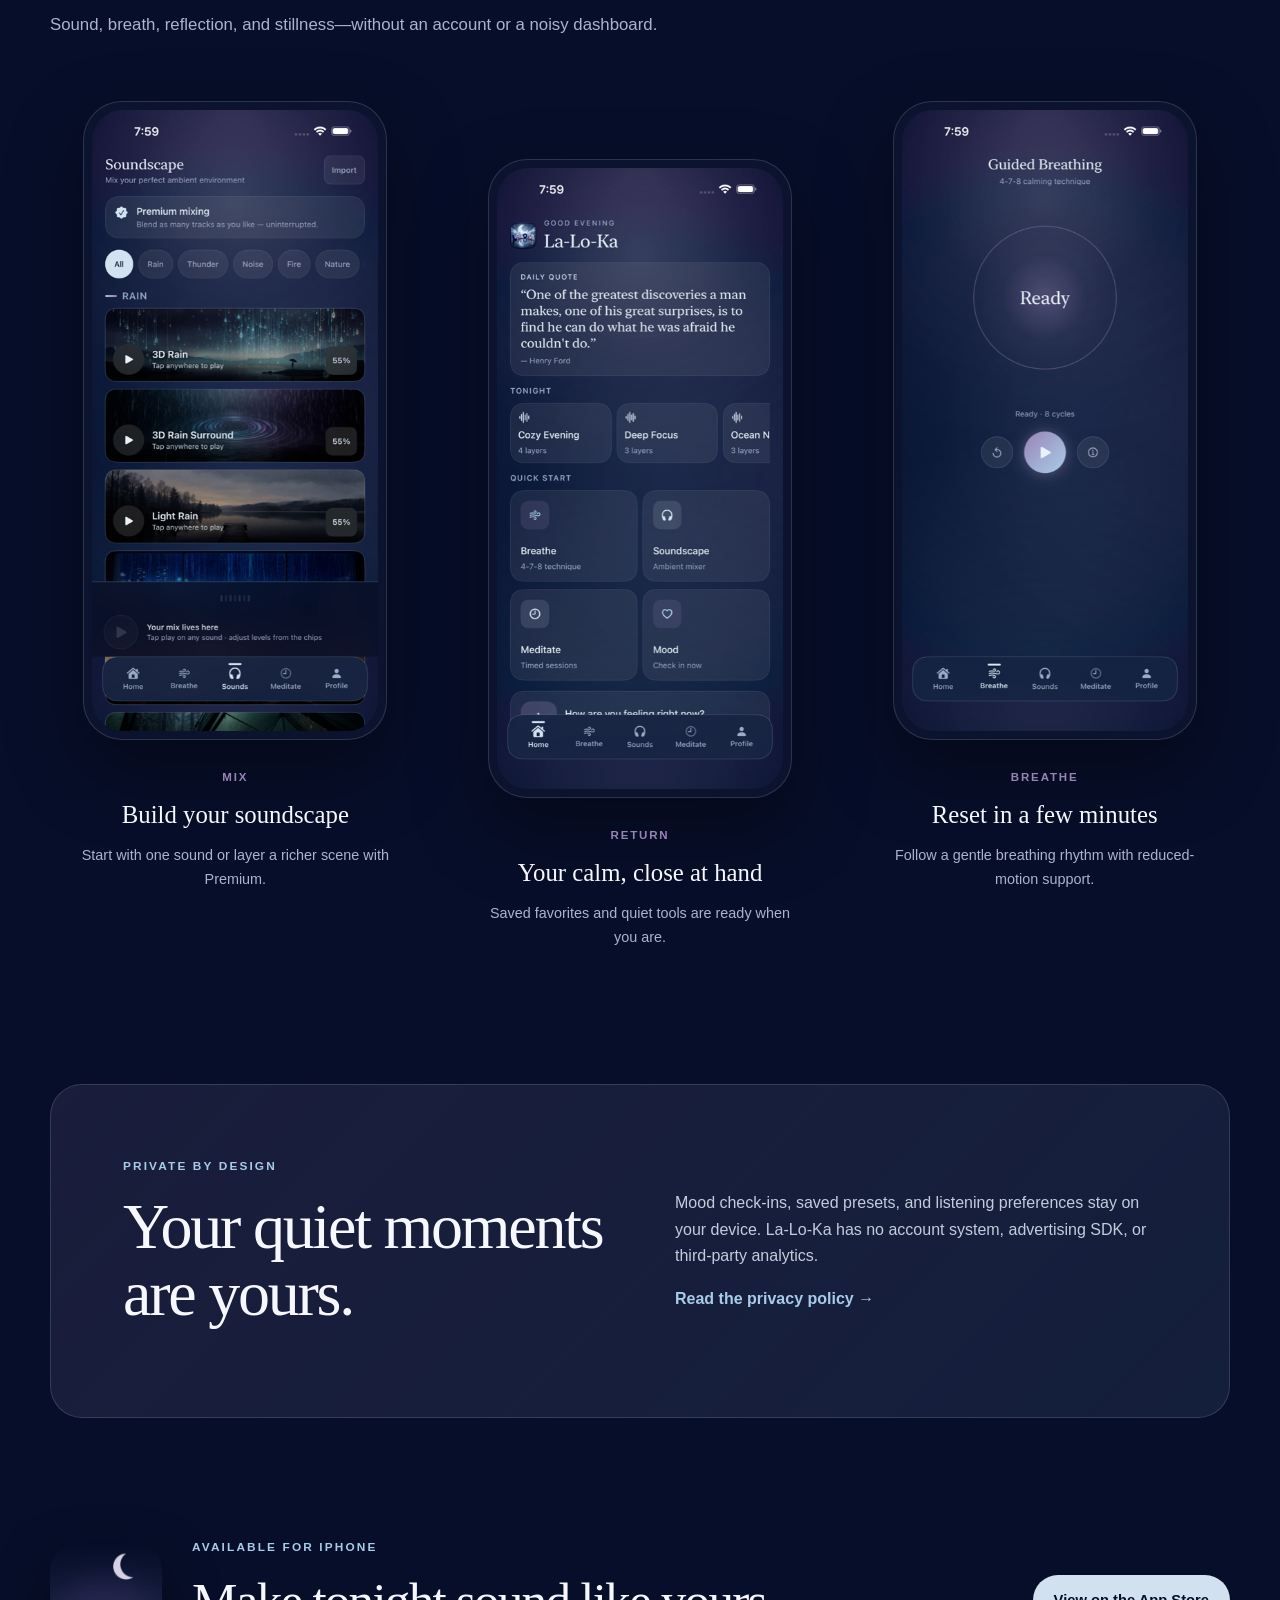
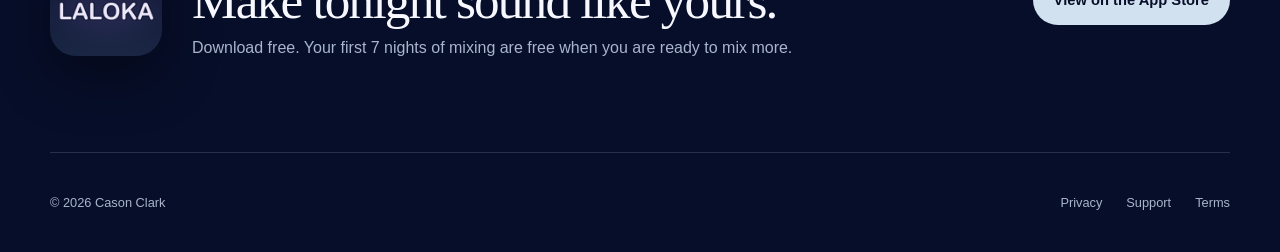
==== commit 63d4203b: "Site: replace 30-day trial wording with 7-night free mixing week" ====
--- a/index.html
+++ b/index.html
@@ -105,7 +105,7 @@
       <div>
         <p class="eyebrow">Available for iPhone</p>
         <h2>Make tonight sound like yours.</h2>
-        <p>Download free. Try Premium free for 30 days when you are ready to mix more.</p>
+        <p>Download free. Your first 7 nights of mixing are free when you are ready to mix more.</p>
       </div>
       <a class="button primary" href="https://apps.apple.com/app/apple-store/id6794245637?pt=129209463&amp;ct=web-home&amp;mt=8">View on the App Store</a>
     </section>
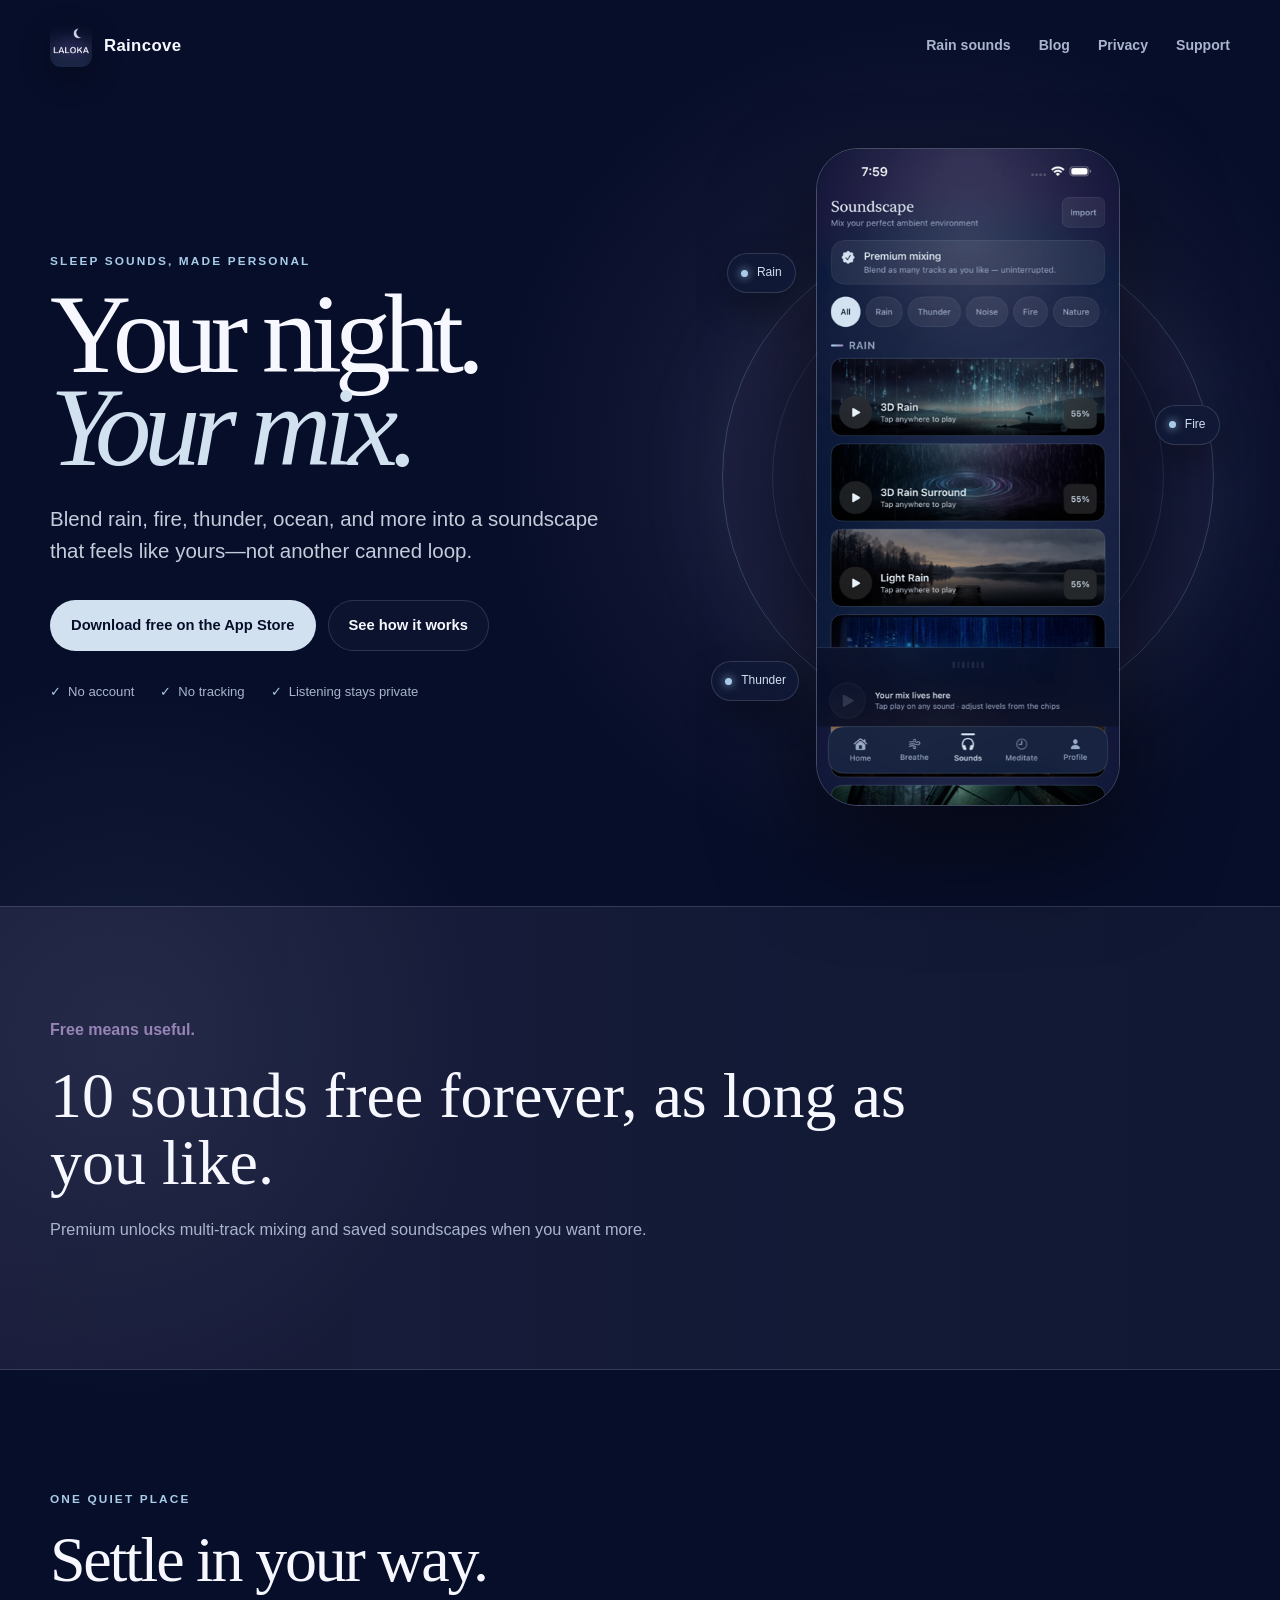
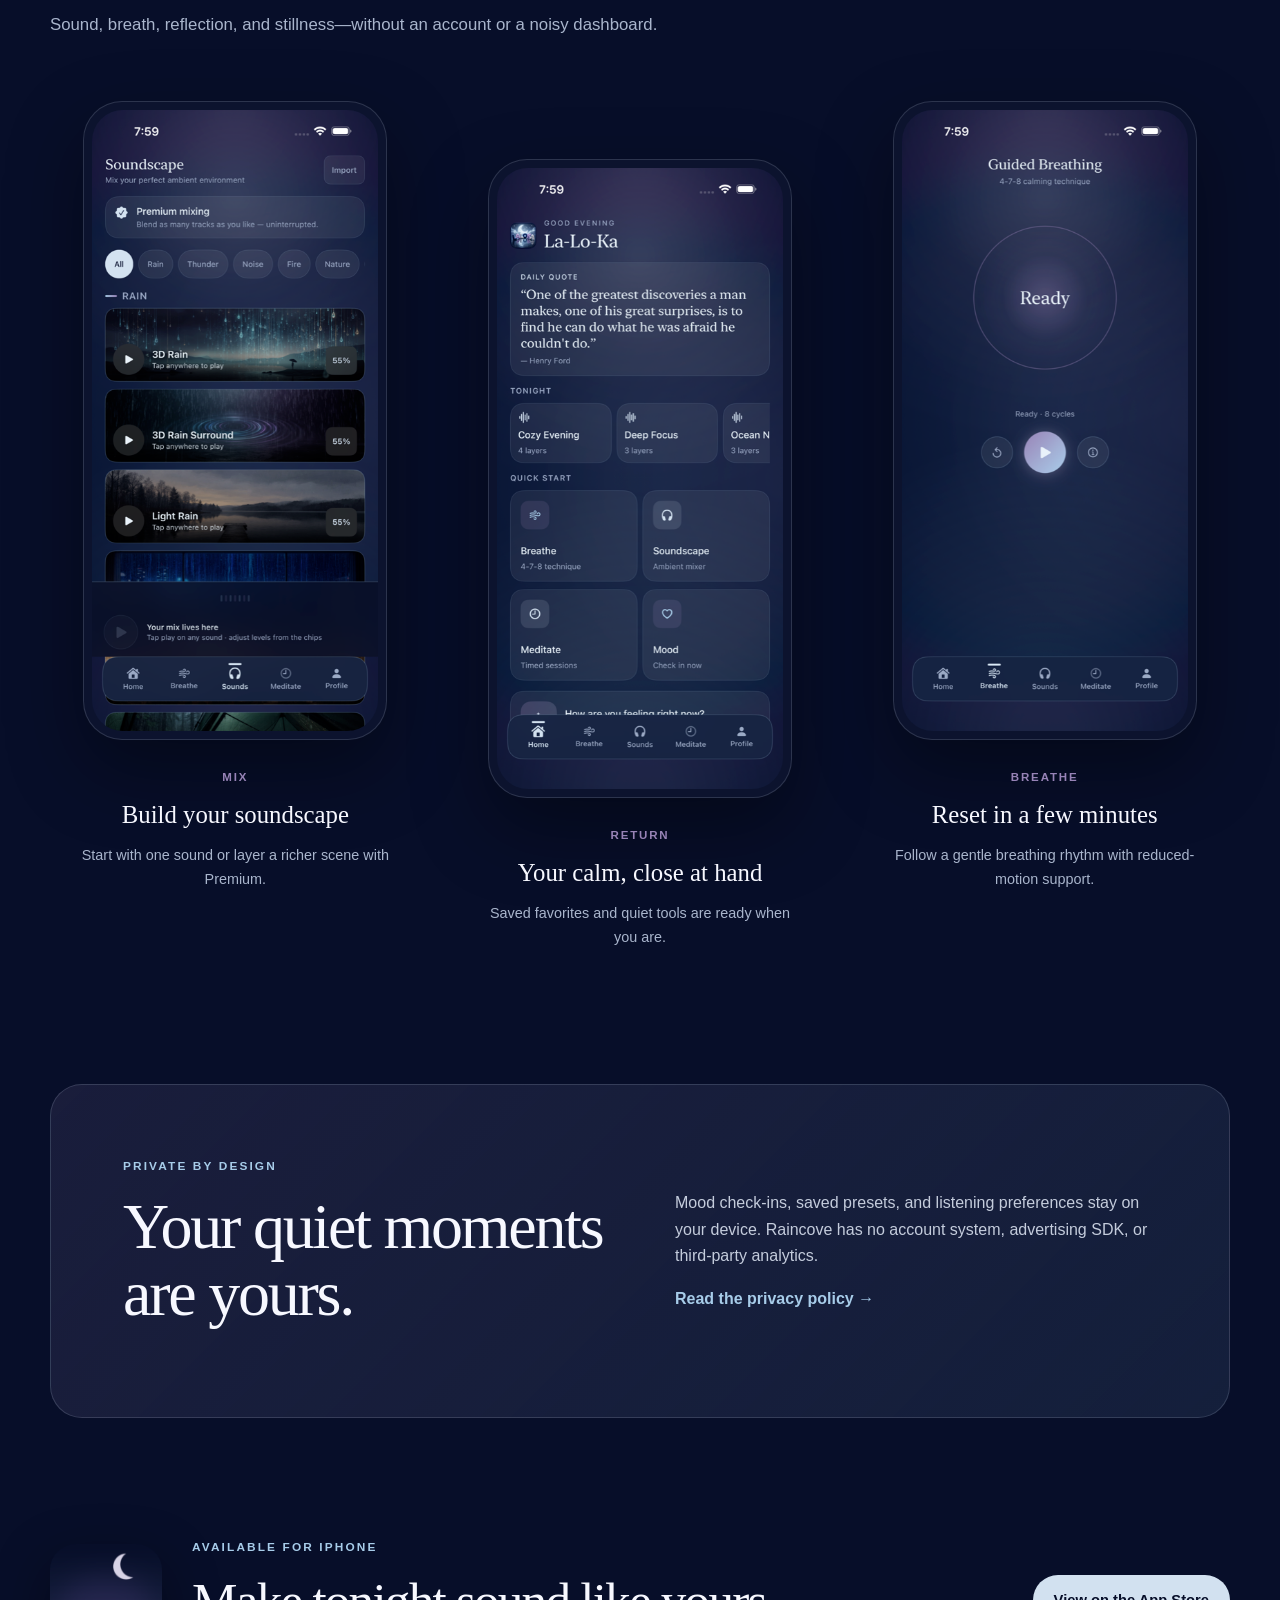
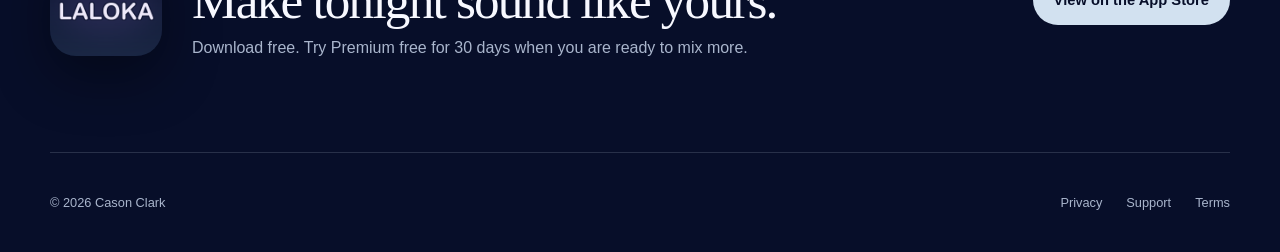
==== commit cf2468b4: "Rename La-Lo-Ka to Raincove across site, privacy and support pages Co-Authored-By: Claude Fable 5.2 " ====
--- a/index.html
+++ b/index.html
@@ -3,12 +3,12 @@
 <head>
   <meta charset="utf-8">
   <meta name="viewport" content="width=device-width, initial-scale=1">
-  <title>La-Lo-Ka — Sleep Sounds Made Personal</title>
-  <meta name="description" content="Build a calming soundscape with rain, fire, thunder, ocean, and more. La-Lo-Ka is private, offline-first, and requires no account.">
+  <title>Raincove — Sleep Sounds Made Personal</title>
+  <meta name="description" content="Build a calming soundscape with rain, fire, thunder, ocean, and more. Raincove is private, offline-first, and requires no account.">
   <meta name="theme-color" content="#070e29">
   <meta name="apple-itunes-app" content="app-id=6794245637">
   <link rel="canonical" href="https://ai-ev1lc0rp.github.io/seren-legal/">
-  <meta property="og:title" content="La-Lo-Ka — Your night. Your mix.">
+  <meta property="og:title" content="Raincove — Your night. Your mix.">
   <meta property="og:description" content="Personal soundscapes for sleep, focus, breathing, and calm.">
   <meta property="og:type" content="website">
   <link rel="icon" href="./assets/app-icon.png">
@@ -16,9 +16,9 @@
 </head>
 <body>
   <header class="site-header">
-    <a class="brand" href="./" aria-label="La-Lo-Ka home">
+    <a class="brand" href="./" aria-label="Raincove home">
       <img src="./assets/app-icon.png" alt="" width="42" height="42">
-      <span>La-Lo-Ka</span>
+      <span>Raincove</span>
     </a>
     <nav aria-label="Main navigation">
       <a href="./rain-sounds/">Rain sounds</a>
@@ -45,9 +45,9 @@
         </ul>
       </div>
 
-      <div class="hero-visual" aria-label="La-Lo-Ka app preview">
+      <div class="hero-visual" aria-label="Raincove app preview">
         <div class="moon-orbit" aria-hidden="true"></div>
-        <img class="hero-phone" src="./assets/sounds.png" alt="La-Lo-Ka soundscape mixer showing rain sounds">
+        <img class="hero-phone" src="./assets/sounds.png" alt="Raincove soundscape mixer showing rain sounds">
         <div class="mix-note note-rain"><span></span>Rain</div>
         <div class="mix-note note-fire"><span></span>Fire</div>
         <div class="mix-note note-thunder"><span></span>Thunder</div>
@@ -75,13 +75,13 @@
           <p>Start with one sound or layer a richer scene with Premium.</p>
         </article>
         <article class="phone-card featured">
-          <div class="phone-frame"><img src="./assets/home.png" alt="La-Lo-Ka home screen with meditation timer and saved sounds"></div>
+          <div class="phone-frame"><img src="./assets/home.png" alt="Raincove home screen with meditation timer and saved sounds"></div>
           <p class="card-kicker">Return</p>
           <h3>Your calm, close at hand</h3>
           <p>Saved favorites and quiet tools are ready when you are.</p>
         </article>
         <article class="phone-card">
-          <div class="phone-frame"><img src="./assets/breathe.png" alt="Guided breathing screen in La-Lo-Ka"></div>
+          <div class="phone-frame"><img src="./assets/breathe.png" alt="Guided breathing screen in Raincove"></div>
           <p class="card-kicker">Breathe</p>
           <h3>Reset in a few minutes</h3>
           <p>Follow a gentle breathing rhythm with reduced-motion support.</p>
@@ -95,17 +95,17 @@
         <h2>Your quiet moments are yours.</h2>
       </div>
       <div class="privacy-copy">
-        <p>Mood check-ins, saved presets, and listening preferences stay on your device. La-Lo-Ka has no account system, advertising SDK, or third-party analytics.</p>
+        <p>Mood check-ins, saved presets, and listening preferences stay on your device. Raincove has no account system, advertising SDK, or third-party analytics.</p>
         <a href="./privacy.html">Read the privacy policy <span aria-hidden="true">→</span></a>
       </div>
     </section>
 
     <section class="final-cta">
-      <img src="./assets/app-icon.png" alt="La-Lo-Ka app icon" width="112" height="112">
+      <img src="./assets/app-icon.png" alt="Raincove app icon" width="112" height="112">
       <div>
         <p class="eyebrow">Available for iPhone</p>
         <h2>Make tonight sound like yours.</h2>
-        <p>Download free. Your first 7 nights of mixing are free when you are ready to mix more.</p>
+        <p>Download free. Try Premium free for 30 days when you are ready to mix more.</p>
       </div>
       <a class="button primary" href="https://apps.apple.com/app/apple-store/id6794245637?pt=129209463&amp;ct=web-home&amp;mt=8">View on the App Store</a>
     </section>
